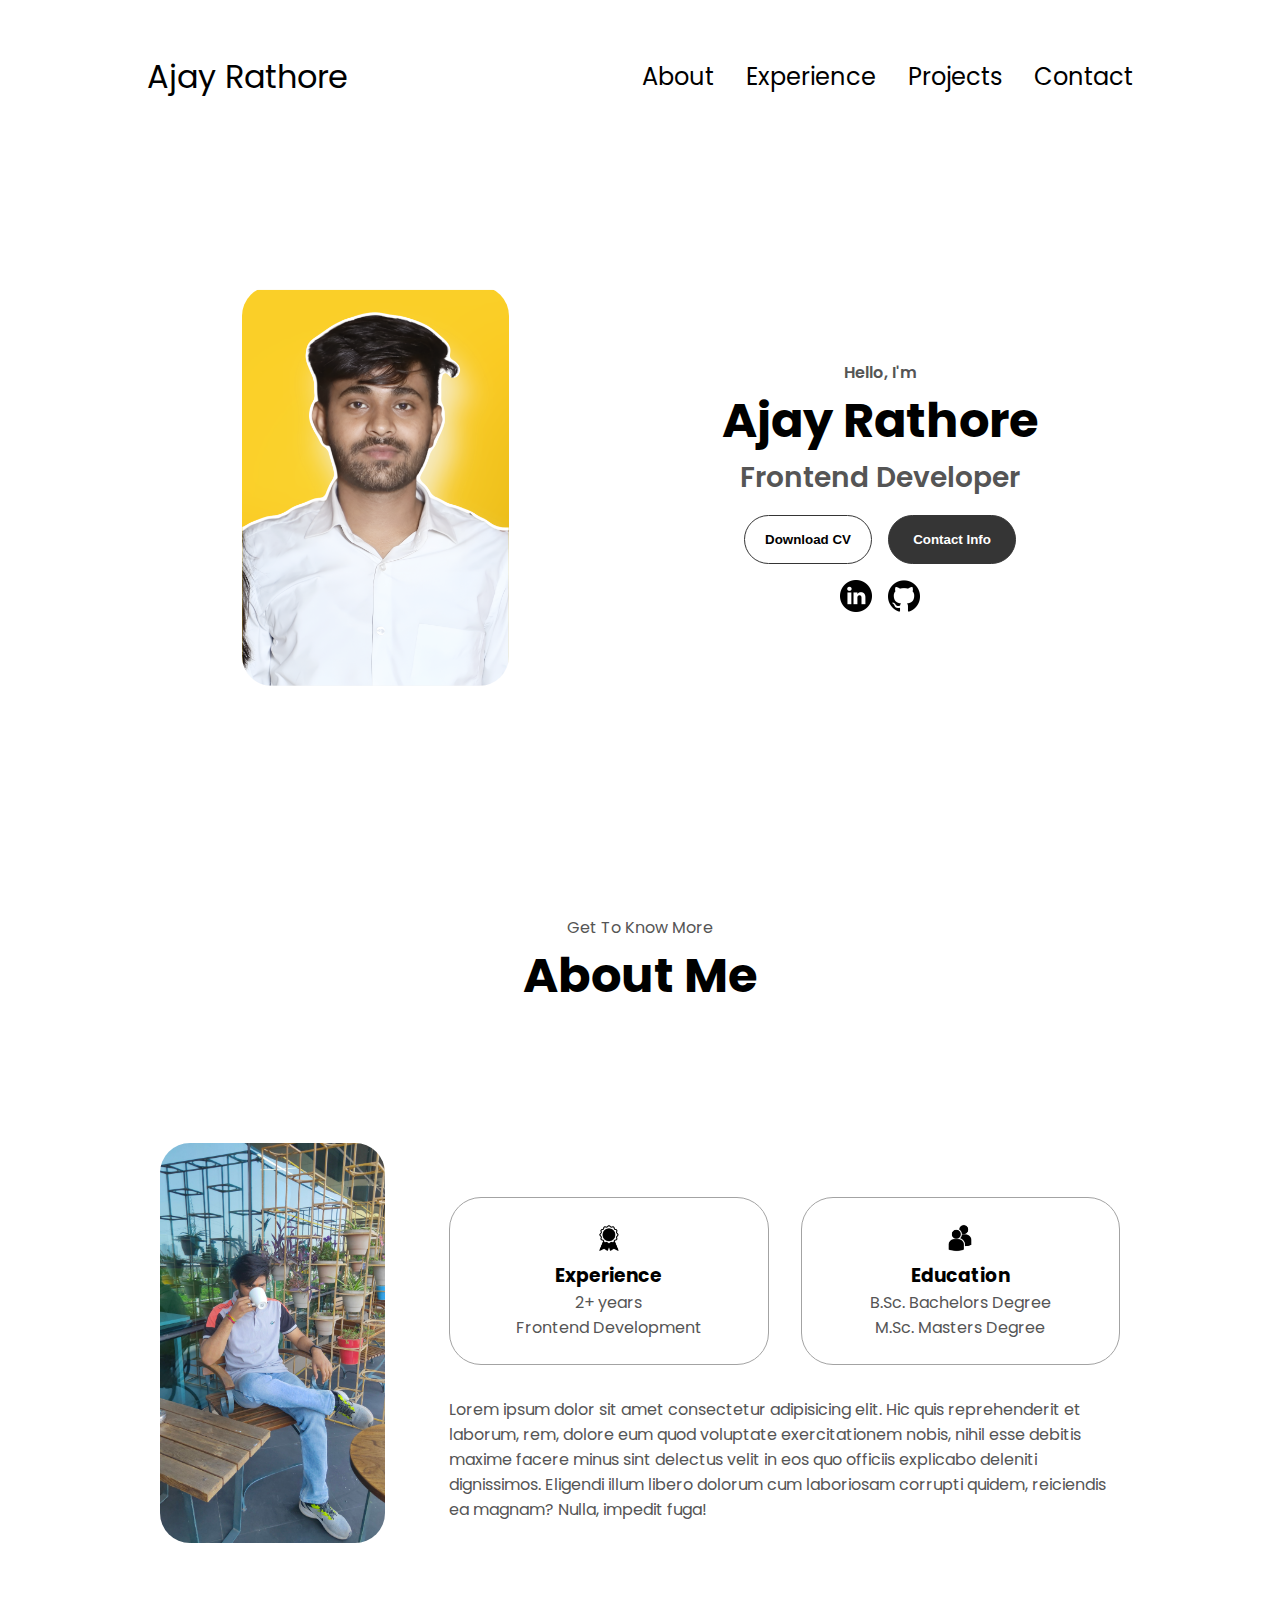
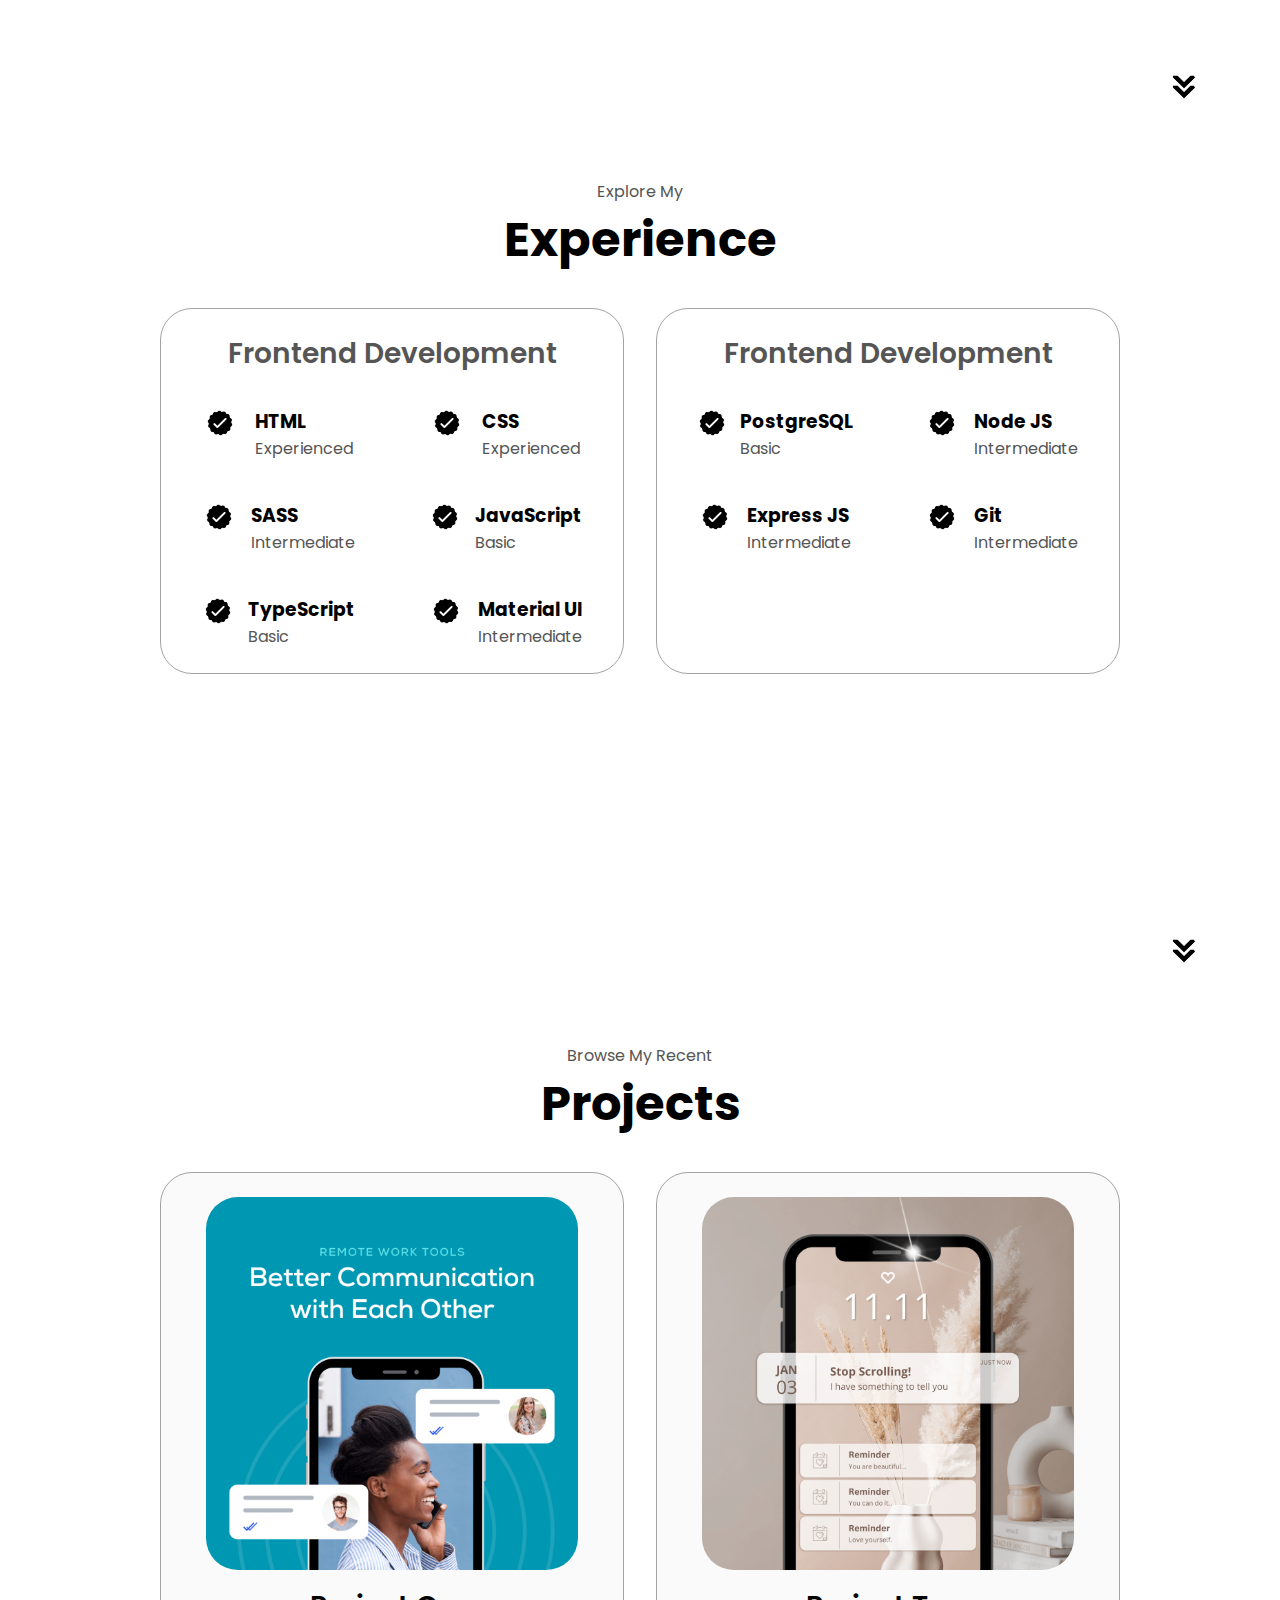
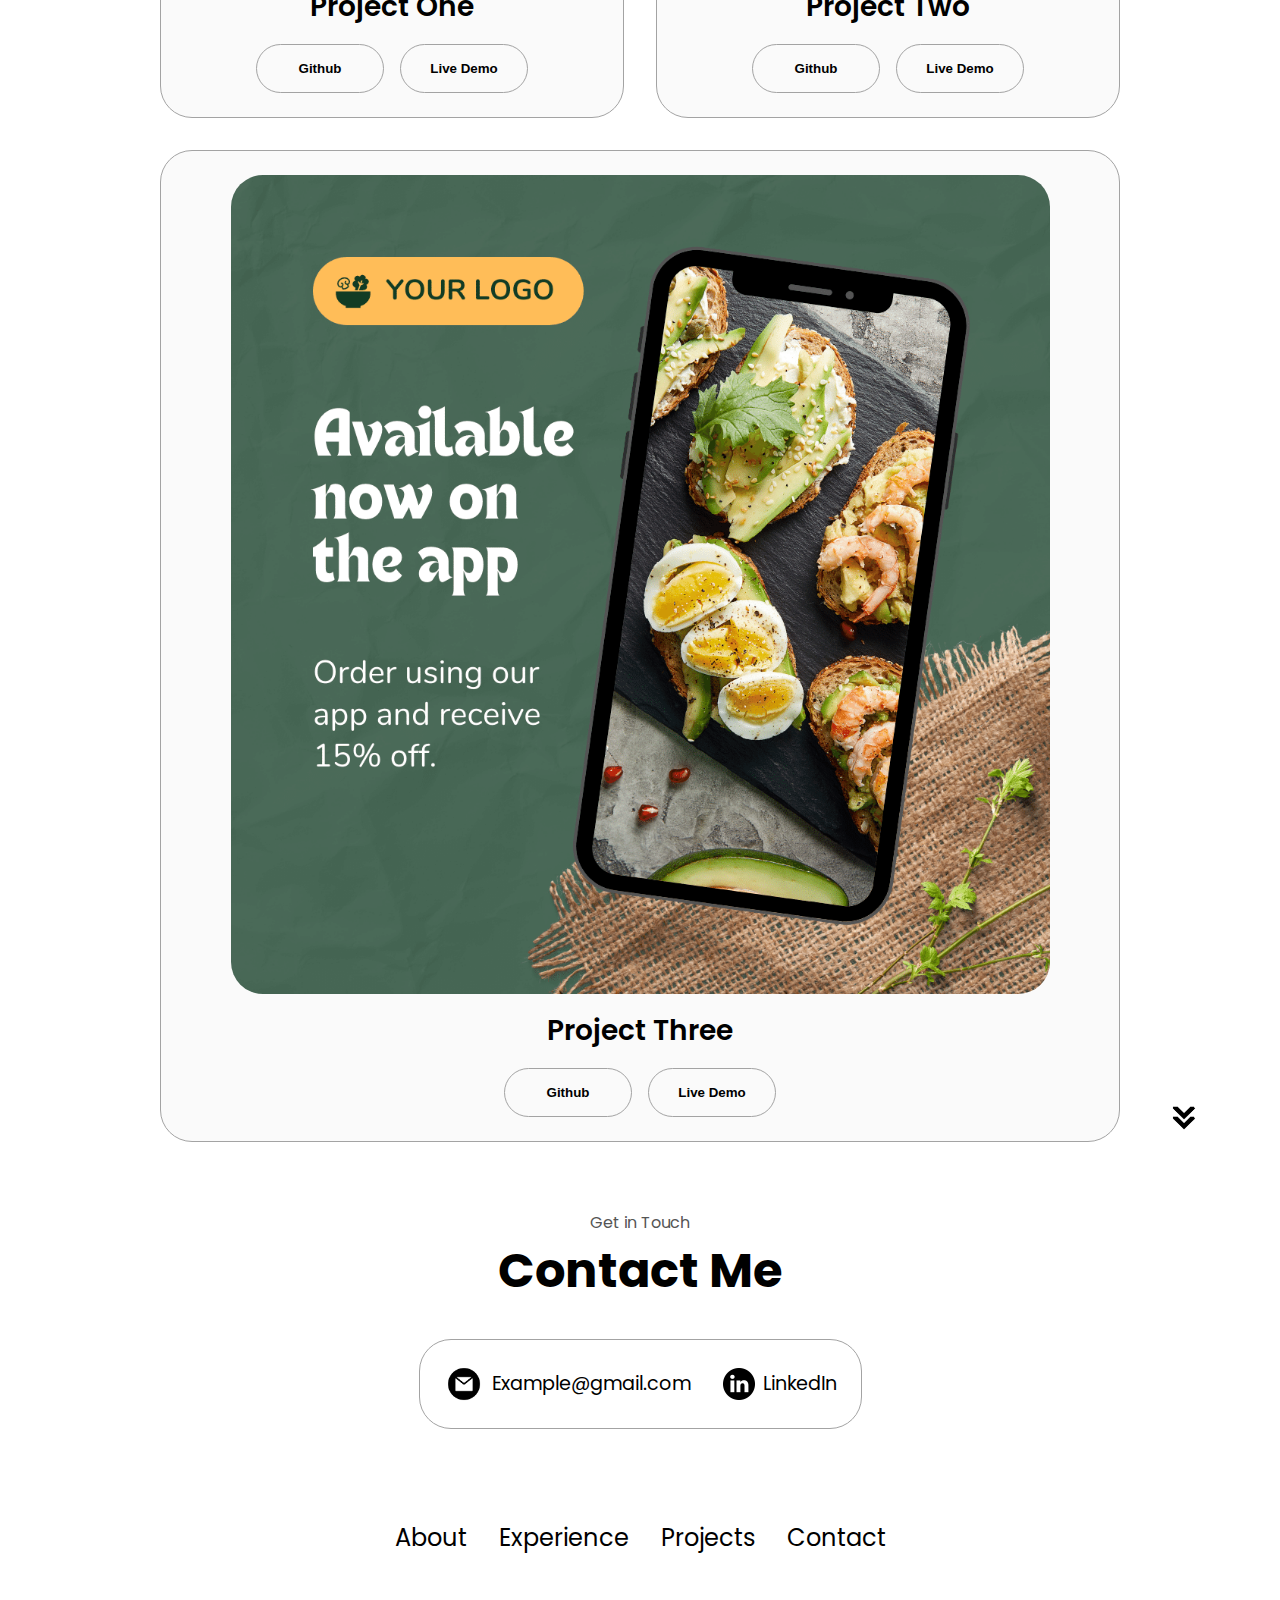
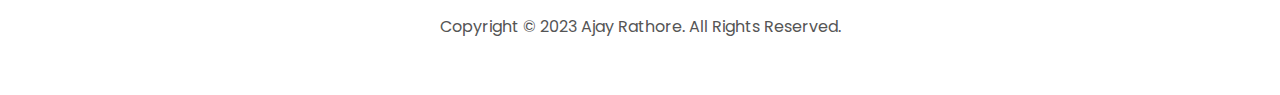
==== index.html @ 96e60ad5 "portfolio website completed! regular updation will continue!" ====
<!DOCTYPE html>
<html lang="en">
  <head>
    <meta charset="UTF-8" />
    <meta http-equiv="X-UA-Compatible" content="IE=edge" />
    <meta name="viewport" content="width=device-width, initial-scale=1.0" />
    <title>My Portfolio</title>
    <link rel="stylesheet" href="style.css" />
    <link rel="stylesheet" href="mediaqueries.css" />
  </head>
  <body>
    <nav id="desktop-nav">
      <div class="logo">Ajay Rathore</div>
      <div>
        <ul class="nav-links">
          <li><a href="#about">About</a></li>
          <li><a href="#experience">Experience</a></li>
          <li><a href="#projects">Projects</a></li>
          <li><a href="#contact">Contact</a></li>
        </ul>
      </div>
    </nav>
    <nav id="hamburger-nav">
      <div class="logo">Ajay Rathore</div>
      <div class="hamburger-menu">
        <div class="hamburger-icon" onclick="toggleMenu()">
          <span></span>
          <span></span>
          <span></span>
        </div>
        <div class="menu-links">
          <li><a href="#about" onclick="toggleMenu()">About</a></li>
          <li><a href="#experience" onclick="toggleMenu()">Experience</a></li>
          <li><a href="#projects" onclick="toggleMenu()">Projects</a></li>
          <li><a href="#contact" onclick="toggleMenu()">Contact</a></li>
        </div>
      </div>
    </nav>
    <section id="profile">
      <div class="section__pic-container">
        <img src="./assets/ajay.png" alt="Ajay Rathore profile picture" />
      </div>
      <div class="section__text">
        <p class="section__text__p1">Hello, I'm</p>
        <h1 class="title">Ajay Rathore</h1>
        <p class="section__text__p2">Frontend Developer</p>
        <div class="btn-container">
          <button
            class="btn btn-color-2"
            onclick="window.open('./assets/resume-example.pdf')"
          >
            Download CV
          </button>
          <button class="btn btn-color-1" onclick="location.href='./#contact'">
            Contact Info
          </button>
        </div>
        <div id="socials-container">
          <img
            src="./assets/linkedin.png"
            alt="My LinkedIn profile"
            class="icon"
            onclick="location.href='https://linkedin.com/'"
          />
          <img
            src="./assets/github.png"
            alt="My Github profile"
            class="icon"
            onclick="location.href='https://github.com/'"
          />
        </div>
      </div>
    </section>
    <section id="about">
      <p class="section__text__p1">Get To Know More</p>
      <h1 class="title">About Me</h1>
      <div class="section-container">
        <div class="section__pic-container">
          <img
            src="./assets/ajay-normal.jpg"
            alt="Profile picture"
            class="about-pic"
          />
        </div>
        <div class="about-details-container">
          <div class="about-containers">
            <div class="details-container">
              <img
                src="./assets/experience.png"
                alt="Experience icon"
                class="icon"
              />
              <h3>Experience</h3>
              <p>2+ years <br />Frontend Development</p>
            </div>
            <div class="details-container">
              <img
                src="./assets/education.png"
                alt="Education icon"
                class="icon"
              />
              <h3>Education</h3>
              <p>B.Sc. Bachelors Degree<br />M.Sc. Masters Degree</p>
            </div>
          </div>
          <div class="text-container">
            <p>
              Lorem ipsum dolor sit amet consectetur adipisicing elit. Hic quis
              reprehenderit et laborum, rem, dolore eum quod voluptate
              exercitationem nobis, nihil esse debitis maxime facere minus sint
              delectus velit in eos quo officiis explicabo deleniti dignissimos.
              Eligendi illum libero dolorum cum laboriosam corrupti quidem,
              reiciendis ea magnam? Nulla, impedit fuga!
            </p>
          </div>
        </div>
      </div>
      <img
        src="./assets/arrow.png"
        alt="Arrow icon"
        class="icon arrow"
        onclick="location.href='./#experience'"
      />
    </section>
    <section id="experience">
      <p class="section__text__p1">Explore My</p>
      <h1 class="title">Experience</h1>
      <div class="experience-details-container">
        <div class="about-containers">
          <div class="details-container">
            <h2 class="experience-sub-title">Frontend Development</h2>
            <div class="article-container">
              <article>
                <img
                  src="./assets/checkmark.png"
                  alt="Experience icon"
                  class="icon"
                />
                <div>
                  <h3>HTML</h3>
                  <p>Experienced</p>
                </div>
              </article>
              <article>
                <img
                  src="./assets/checkmark.png"
                  alt="Experience icon"
                  class="icon"
                />
                <div>
                  <h3>CSS</h3>
                  <p>Experienced</p>
                </div>
              </article>
              <article>
                <img
                  src="./assets/checkmark.png"
                  alt="Experience icon"
                  class="icon"
                />
                <div>
                  <h3>SASS</h3>
                  <p>Intermediate</p>
                </div>
              </article>
              <article>
                <img
                  src="./assets/checkmark.png"
                  alt="Experience icon"
                  class="icon"
                />
                <div>
                  <h3>JavaScript</h3>
                  <p>Basic</p>
                </div>
              </article>
              <article>
                <img
                  src="./assets/checkmark.png"
                  alt="Experience icon"
                  class="icon"
                />
                <div>
                  <h3>TypeScript</h3>
                  <p>Basic</p>
                </div>
              </article>
              <article>
                <img
                  src="./assets/checkmark.png"
                  alt="Experience icon"
                  class="icon"
                />
                <div>
                  <h3>Material UI</h3>
                  <p>Intermediate</p>
                </div>
              </article>
            </div>
          </div>
          <div class="details-container">
            <h2 class="experience-sub-title">Frontend Development</h2>
            <div class="article-container">
              <article>
                <img
                  src="./assets/checkmark.png"
                  alt="Experience icon"
                  class="icon"
                />
                <div>
                  <h3>PostgreSQL</h3>
                  <p>Basic</p>
                </div>
              </article>
              <article>
                <img
                  src="./assets/checkmark.png"
                  alt="Experience icon"
                  class="icon"
                />
                <div>
                  <h3>Node JS</h3>
                  <p>Intermediate</p>
                </div>
              </article>
              <article>
                <img
                  src="./assets/checkmark.png"
                  alt="Experience icon"
                  class="icon"
                />
                <div>
                  <h3>Express JS</h3>
                  <p>Intermediate</p>
                </div>
              </article>
              <article>
                <img
                  src="./assets/checkmark.png"
                  alt="Experience icon"
                  class="icon"
                />
                <div>
                  <h3>Git</h3>
                  <p>Intermediate</p>
                </div>
              </article>
            </div>
          </div>
        </div>
      </div>
      <img
        src="./assets/arrow.png"
        alt="Arrow icon"
        class="icon arrow"
        onclick="location.href='./#projects'"
      />
    </section>
    <section id="projects">
      <p class="section__text__p1">Browse My Recent</p>
      <h1 class="title">Projects</h1>
      <div class="experience-details-container">
        <div class="about-containers">
          <div class="details-container color-container">
            <div class="article-container">
              <img
                src="./assets/project-1.png"
                alt="Project 1"
                class="project-img"
              />
            </div>
            <h2 class="experience-sub-title project-title">Project One</h2>
            <div class="btn-container">
              <button
                class="btn btn-color-2 project-btn"
                onclick="location.href='https://github.com/'"
              >
                Github
              </button>
              <button
                class="btn btn-color-2 project-btn"
                onclick="location.href='https://github.com/'"
              >
                Live Demo
              </button>
            </div>
          </div>
          <div class="details-container color-container">
            <div class="article-container">
              <img
                src="./assets/project-2.png"
                alt="Project 2"
                class="project-img"
              />
            </div>
            <h2 class="experience-sub-title project-title">Project Two</h2>
            <div class="btn-container">
              <button
                class="btn btn-color-2 project-btn"
                onclick="location.href='https://github.com/'"
              >
                Github
              </button>
              <button
                class="btn btn-color-2 project-btn"
                onclick="location.href='https://github.com/'"
              >
                Live Demo
              </button>
            </div>
          </div>
          <div class="details-container color-container">
            <div class="article-container">
              <img
                src="./assets/project-3.png"
                alt="Project 3"
                class="project-img"
              />
            </div>
            <h2 class="experience-sub-title project-title">Project Three</h2>
            <div class="btn-container">
              <button
                class="btn btn-color-2 project-btn"
                onclick="location.href='https://github.com/'"
              >
                Github
              </button>
              <button
                class="btn btn-color-2 project-btn"
                onclick="location.href='https://github.com/'"
              >
                Live Demo
              </button>
            </div>
          </div>
        </div>
      </div>
      <img
        src="./assets/arrow.png"
        alt="Arrow icon"
        class="icon arrow"
        onclick="location.href='./#contact'"
      />
    </section>
    <section id="contact">
      <p class="section__text__p1">Get in Touch</p>
      <h1 class="title">Contact Me</h1>
      <div class="contact-info-upper-container">
        <div class="contact-info-container">
          <img
            src="./assets/email.png"
            alt="Email icon"
            class="icon contact-icon email-icon"
          />
          <p><a href="mailto:examplemail@gmail.com">Example@gmail.com</a></p>
        </div>
        <div class="contact-info-container">
          <img
            src="./assets/linkedin.png"
            alt="LinkedIn icon"
            class="icon contact-icon"
          />
          <p><a href="https://www.linkedin.com">LinkedIn</a></p>
        </div>
      </div>
    </section>
    <footer>
      <nav>
        <div class="nav-links-container">
          <ul class="nav-links">
            <li><a href="#about">About</a></li>
            <li><a href="#experience">Experience</a></li>
            <li><a href="#projects">Projects</a></li>
            <li><a href="#contact">Contact</a></li>
          </ul>
        </div>
      </nav>
      <p>Copyright &#169; 2023 Ajay Rathore. All Rights Reserved.</p>
    </footer>
    <script src="script.js"></script>
  </body>
</html>
---- style.css ----
/* GENERAL */

@import url("https://fonts.googleapis.com/css2?family=Poppins:wght@300;400;500;600&display=swap");

* {
  margin: 0;
  padding: 0;
}

body {
  font-family: "Poppins", sans-serif;
}

html {
  scroll-behavior: smooth;
}

p {
  color: rgb(85, 85, 85);
}

/* TRANSITION */

a,
.btn {
  transition: all 300ms ease;
}

/* DESKTOP NAV */

nav,
.nav-links {
  display: flex;
}

nav {
  justify-content: space-around;
  align-items: center;
  height: 17vh;
}

.nav-links {
  gap: 2rem;
  list-style: none;
  font-size: 1.5rem;
}

a {
  color: black;
  text-decoration: none;
  text-decoration-color: white;
}

a:hover {
  color: grey;
  text-decoration: underline;
  text-underline-offset: 1rem;
  text-decoration-color: rgb(181, 181, 181);
}

.logo {
  font-size: 2rem;
}

.logo:hover {
  cursor: default;
}

/* HAMBURGER MENU */

#hamburger-nav {
  display: none;
}

.hamburger-menu {
  position: relative;
  display: inline-block;
}

.hamburger-icon {
  display: flex;
  flex-direction: column;
  justify-content: space-between;
  height: 24px;
  width: 30px;
  cursor: pointer;
}

.hamburger-icon span {
  width: 100%;
  height: 2px;
  background-color: black;
  transition: all 0.3 ease-in-out;
}

.menu-links {
  position: absolute;
  top: 100%;
  right: 0;
  background-color: white;
  width: fit-content;
  max-height: 0;
  overflow: hidden;
  transition: all 0.3 ease-in-out;
}

.menu-links a {
  display: block;
  padding: 10px;
  text-align: center;
  font-size: 1.5rem;
  color: black;
  text-decoration: none;
  transition: all 0.3 ease-in-out;
}

.menu-links li {
  list-style: none;
}

.menu-links.open {
  max-height: 300px;
}

.hamburger-icon.open span:first-child {
  transform: rotate(45deg) translate(10px, 5px);
}

.hamburger-icon.open span:nth-child(2) {
  opacity: 0;
}

.hamburger-icon.open span:last-child {
  transform: rotate(-45deg) translate(10px, -5px);
}

.hamburger-icon span:first-child {
  transform: none;
}

.hamburger-icon span:first-child {
  opacity: 1;
}

.hamburger-icon span:first-child {
  transform: none;
}

/* SECTIONS */

section {
  padding-top: 4vh;
  height: 96vh;
  margin: 0 10rem;
  box-sizing: border-box;
  min-height: fit-content;
}

.section-container {
  display: flex;
}

/* PROFILE SECTION */

#profile {
  display: flex;
  justify-content: center;
  gap: 5rem;
  height: 80vh;
}

.section__pic-container {
  display: flex;
  height: 400px;
  width: 400px;
  margin: auto 0;
  
}

.section__pic-container img{
  border-radius: 30px;
}
  

.section__text {
  align-self: center;
  text-align: center;
}

.section__text p {
  font-weight: 600;
}

.section__text__p1 {
  text-align: center;
}

.section__text__p2 {
  font-size: 1.75rem;
  margin-bottom: 1rem;
}

.title {
  font-size: 3rem;
  text-align: center;
}

#socials-container {
  display: flex;
  justify-content: center;
  margin-top: 1rem;
  gap: 1rem;
}

/* ICONS */

.icon {
  cursor: pointer;
  height: 2rem;
}

/* BUTTONS */

.btn-container {
  display: flex;
  justify-content: center;
  gap: 1rem;
}

.btn {
  font-weight: 600;
  transition: all 300ms ease;
  padding: 1rem;
  width: 8rem;
  border-radius: 2rem;
}

.btn-color-1,
.btn-color-2 {
  border: rgb(53, 53, 53) 0.1rem solid;
}

.btn-color-1:hover,
.btn-color-2:hover {
  cursor: pointer;
}

.btn-color-1,
.btn-color-2:hover {
  background: rgb(53, 53, 53);
  color: white;
}

.btn-color-1:hover {
  background: rgb(0, 0, 0);
}

.btn-color-2 {
  background: none;
}

.btn-color-2:hover {
  border: rgb(255, 255, 255) 0.1rem solid;
}

.btn-container {
  gap: 1rem;
}

/* ABOUT SECTION */

#about {
  position: relative;
}

.about-containers {
  gap: 2rem;
  margin-bottom: 2rem;
  margin-top: 2rem;
}

.about-details-container {
  justify-content: center;
  flex-direction: column;
}

.about-containers,
.about-details-container {
  display: flex;
}

.about-pic {
  border-radius: 1rem;
  
}

.arrow {
  position: absolute;
  right: -5rem;
  bottom: 2.5rem;
}

.details-container {
  padding: 1.5rem;
  flex: 1;
  background: white;
  border-radius: 2rem;
  border: rgb(53, 53, 53) 0.1rem solid;
  border-color: rgb(163, 163, 163);
  text-align: center;
}

.section-container {
  gap: 4rem;
  height: 80%;
}

.section__pic-container {
  height: 400px;
  width: 400px;
  margin: auto 0;
}

/* EXPERIENCE SECTION */

#experience {
  position: relative;
}

.experience-sub-title {
  color: rgb(85, 85, 85);
  font-weight: 600;
  font-size: 1.75rem;
  margin-bottom: 2rem;
}

.experience-details-container {
  display: flex;
  justify-content: center;
  flex-direction: column;
}

.article-container {
  display: flex;
  text-align: initial;
  flex-wrap: wrap;
  flex-direction: row;
  gap: 2.5rem;
  justify-content: space-around;
}

article {
  display: flex;
  width: 10rem;
  justify-content: space-around;
  gap: 0.5rem;
}

article .icon {
  cursor: default;
}

/* PROJECTS SECTION */

#projects {
  position: relative;
}

.color-container {
  border-color: rgb(163, 163, 163);
  background: rgb(250, 250, 250);
}

.project-img {
  border-radius: 2rem;
  width: 90%;
  height: 90%;
}

.project-title {
  margin: 1rem;
  color: black;
}

.project-btn {
  color: black;
  border-color: rgb(163, 163, 163);
}

/* CONTACT */

#contact {
  display: flex;
  justify-content: center;
  flex-direction: column;
  height: 70vh;
}

.contact-info-upper-container {
  display: flex;
  justify-content: center;
  border-radius: 2rem;
  border: rgb(53, 53, 53) 0.1rem solid;
  border-color: rgb(163, 163, 163);
  background: (250, 250, 250);
  margin: 2rem auto;
  padding: 0.5rem;
}

.contact-info-container {
  display: flex;
  align-items: center;
  justify-content: center;
  gap: 0.5rem;
  margin: 1rem;
}

.contact-info-container p {
  font-size: larger;
}

.contact-icon {
  cursor: default;
}

.email-icon {
  height: 2.5rem;
}

/* FOOTER SECTION */

footer {
  height: 26vh;
  margin: 0 1rem;
}

footer p {
  text-align: center;
}
---- mediaqueries.css ----
@media screen and (max-width: 1400px) {
  #profile {
    height: 70vh;
    margin-bottom: 6rem;
  }
  .about-containers {
    flex-wrap: wrap;
  }
  #contact,
  #projects {
    height: fit-content;
  }
}

@media screen and (max-width: 1000px) {
  #desktop-nav {
    display: none;
  }
  #hamburger-nav {
    display: flex;
  }
  #experience,
  .experience-details-container {
    margin-top: 2rem;
  }
  #profile,
  .section-container {
    display: block;
  }
  .arrow {
    display: none;
  }
  section,
  .section-container {
    height: fit-content;
  }
  section {
    margin: 0 5%;
  }
  .section__pic-container {
    display: flex;
    width: 275px;
    height: 275px;
    margin: 0 auto 2rem;
    
    justify-content: space-around;
    /* border: 25px; */
   
  }

  .section__pic-container img{
    width: 90%;
  }

  
  .about-containers {
    margin-top: 0;
  }
}

@media screen and (max-width: 600px) {
  #contact,
  footer {
    height: 40vh;
  }
  #profile {
    height: 73vh;
    margin-bottom: 0;
  }
  article {
    font-size: 1rem;
  }
  footer nav {
    height: fit-content;
    margin-bottom: 2rem;
  }
  .about-containers,
  .contact-info-upper-container,
  .btn-container {
    flex-wrap: wrap;
  }
  .contact-info-container {
    margin: 0;
  }
  .contact-info-container p,
  .nav-links li a {
    font-size: 1rem;
  }
  .experience-sub-title {
    font-size: 1.25rem;
  }
  .logo {
    font-size: 1.5rem;
  }
  .nav-links {
    flex-direction: column;
    gap: 0.5rem;
    text-align: center;
  }
  .section__pic-container {
    display: flex;
    
    width: auto;
    height: 46vw;
    justify-content: space-around;
  }

  .section__pic-container img{
    width: 70%;
  }
  
  .section__text__p2 {
    font-size: 1.25rem;
  }
  .title {
    font-size: 2rem;
  }
  .text-container {
    text-align: justify;
  }
}
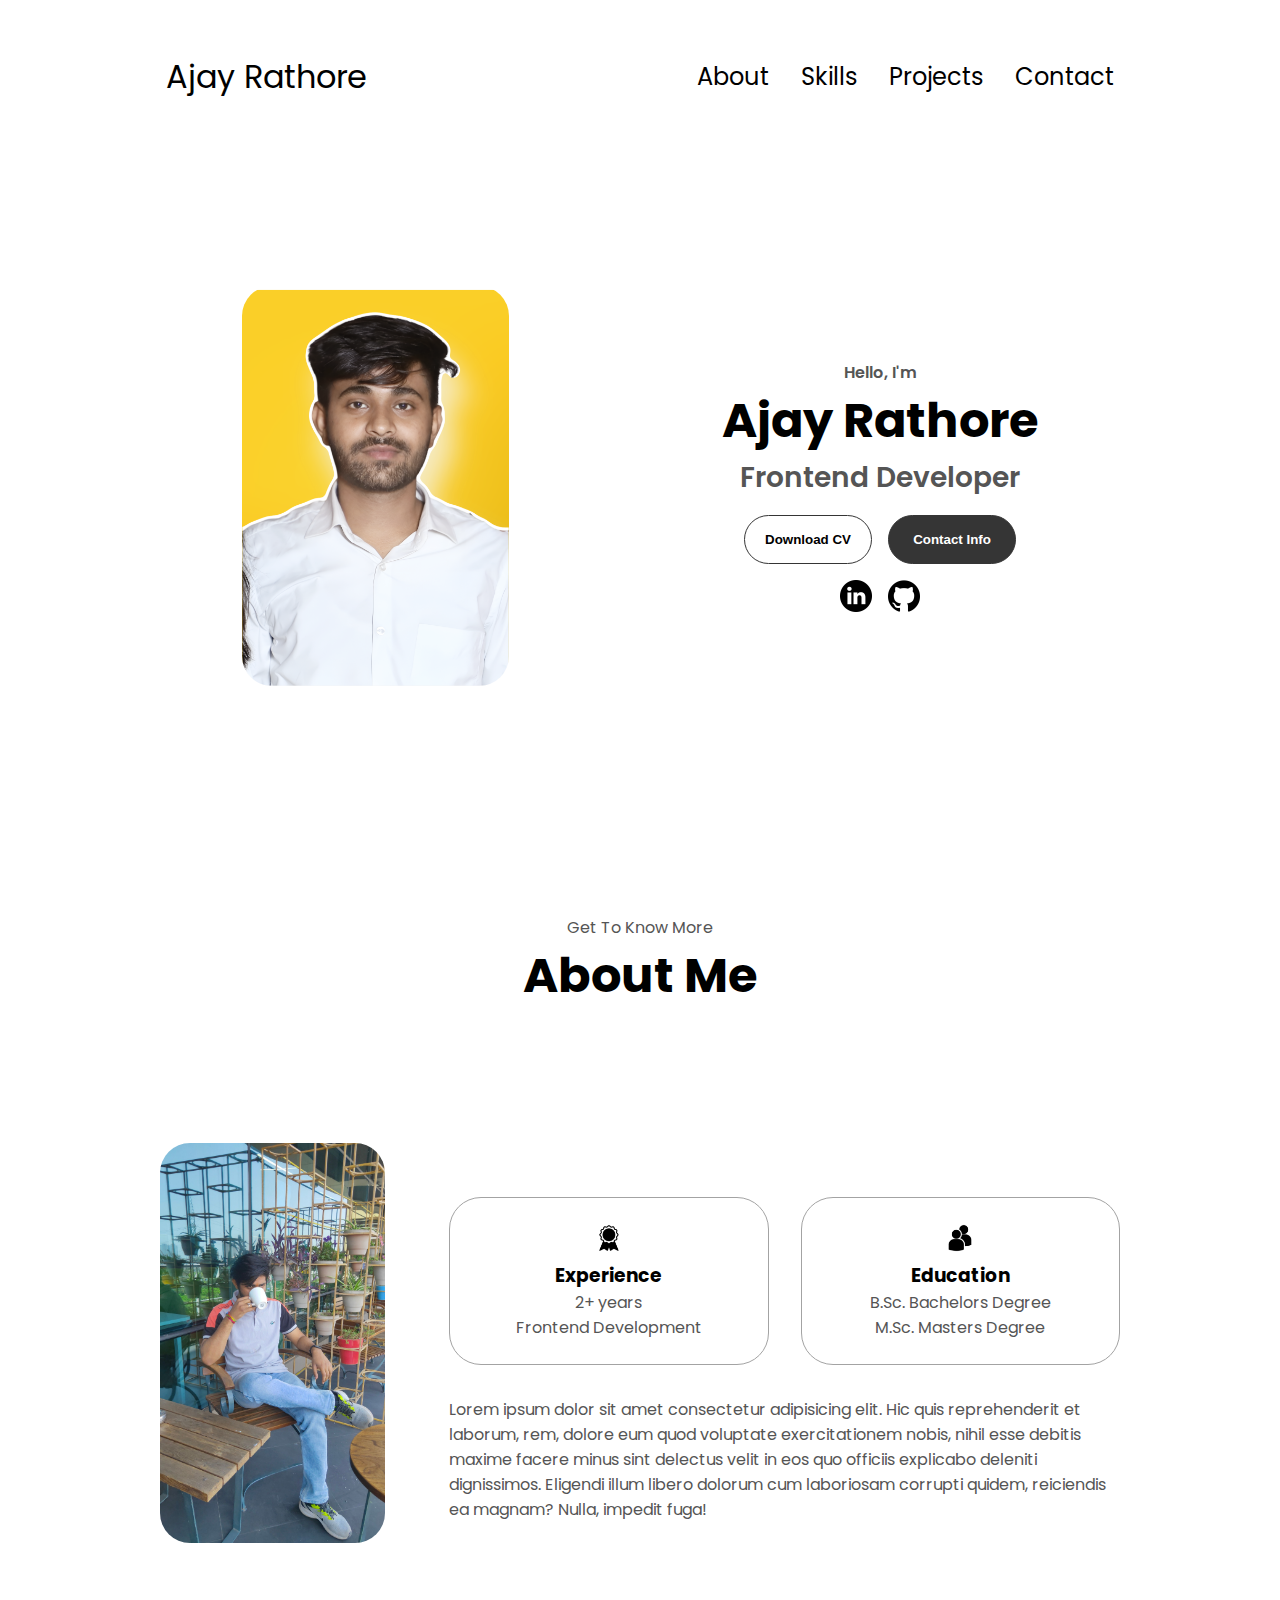
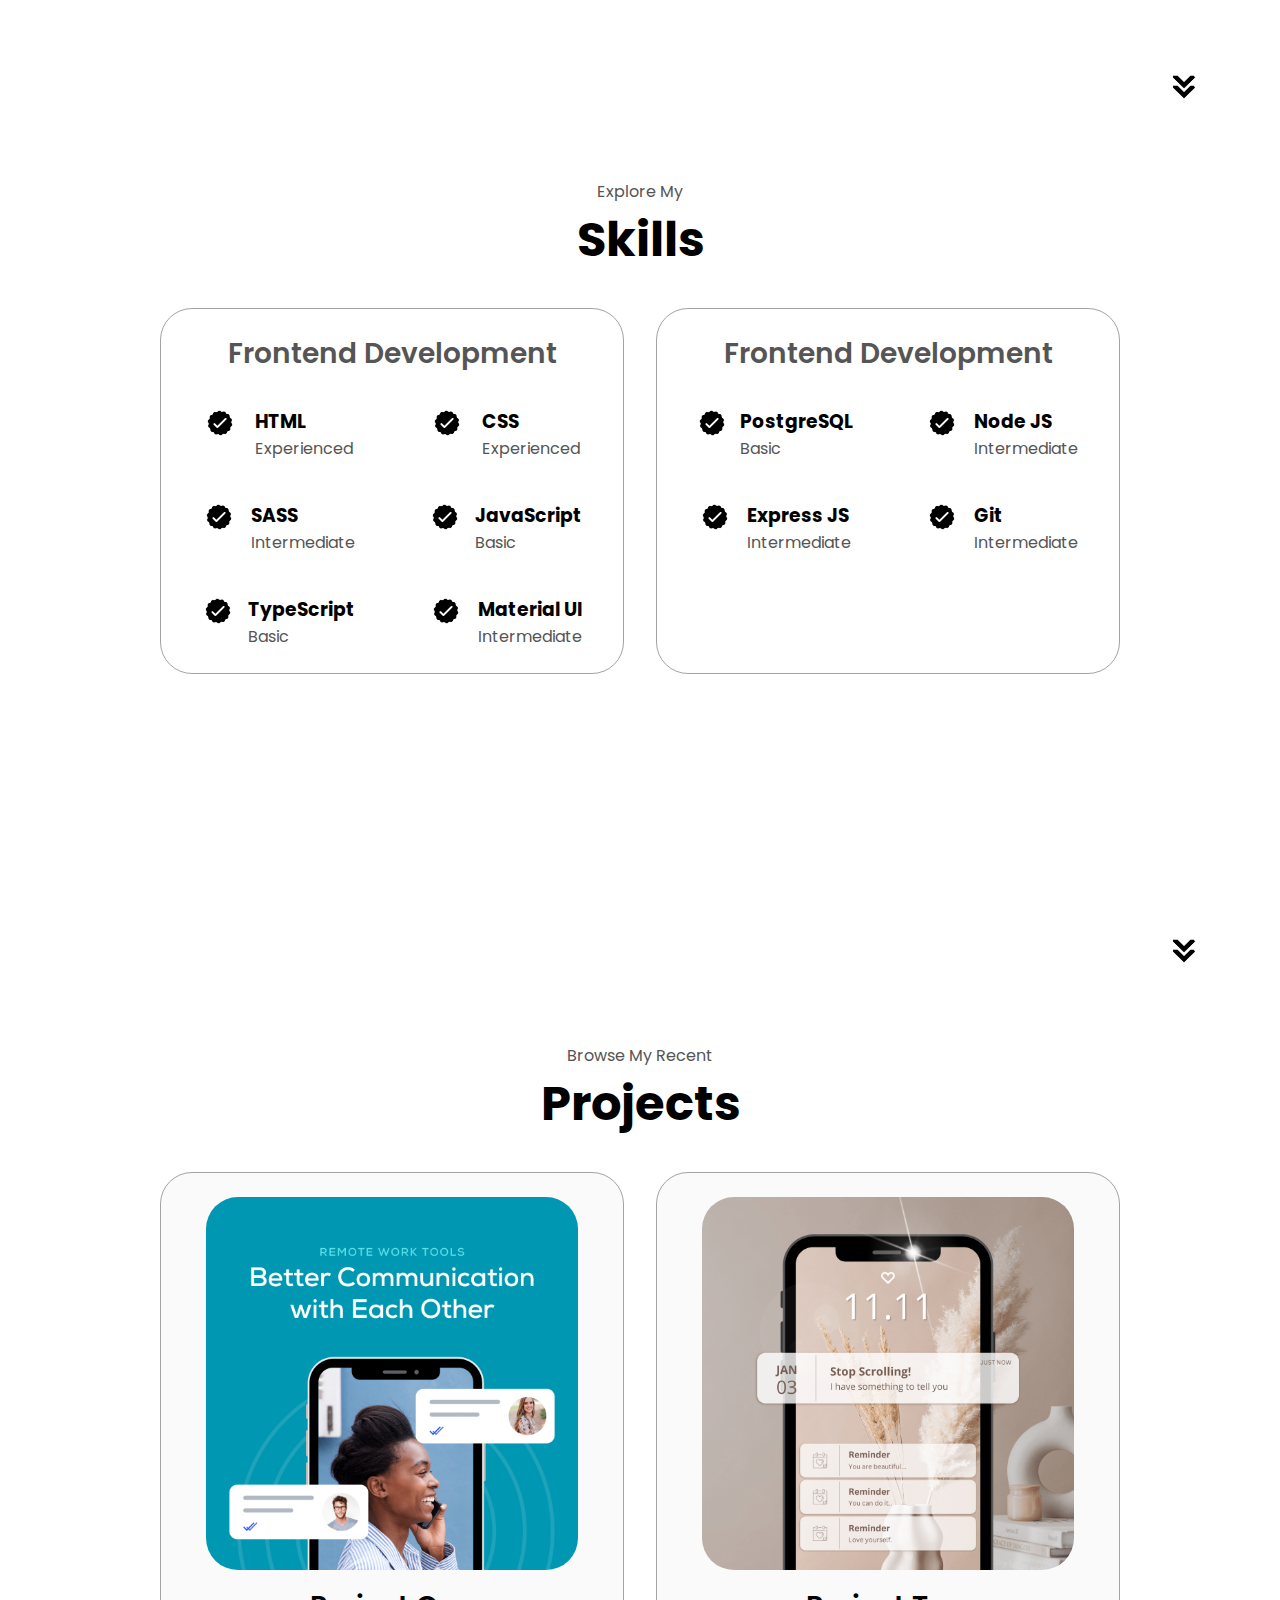
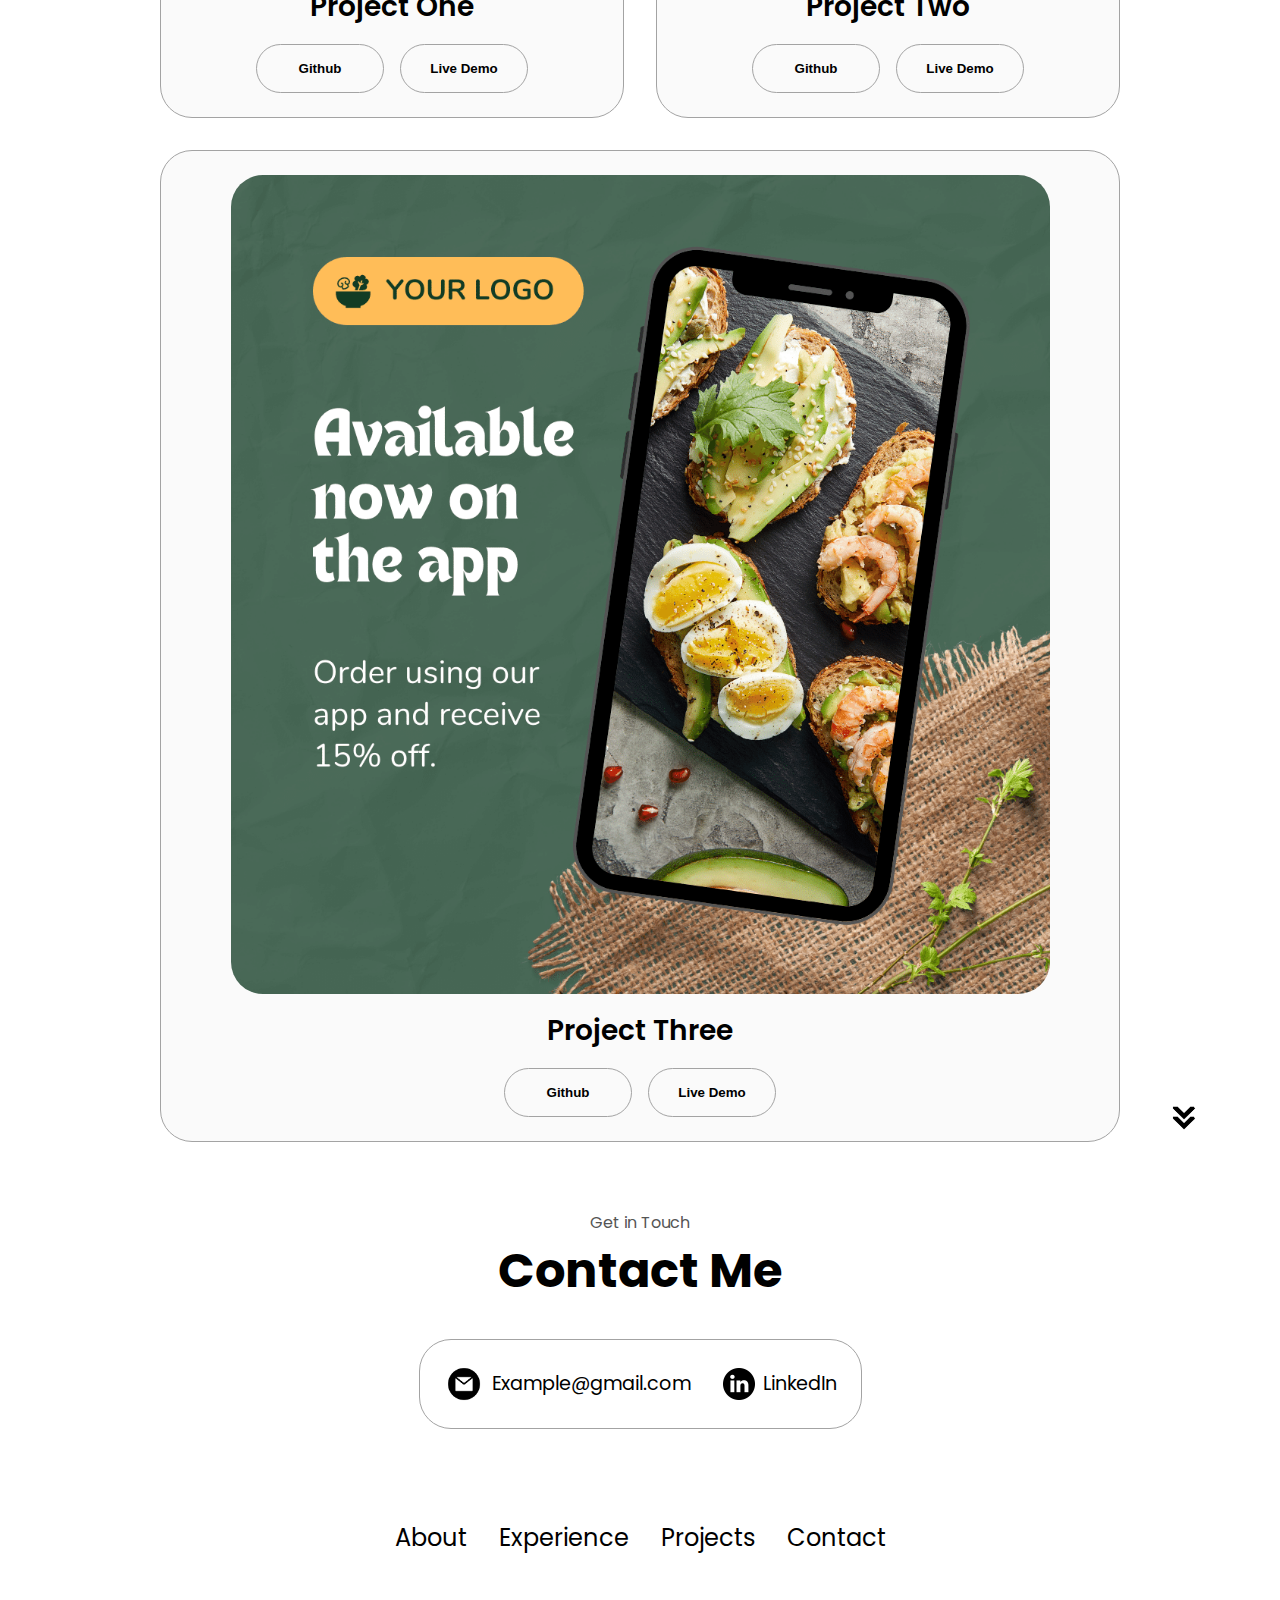
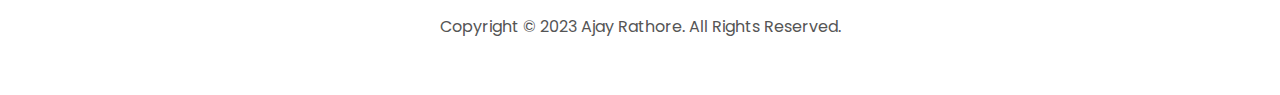
==== commit e1781034: "readme file added!" ====
--- a/index.html
+++ b/index.html
@@ -14,7 +14,7 @@
       <div>
         <ul class="nav-links">
           <li><a href="#about">About</a></li>
-          <li><a href="#experience">Experience</a></li>
+          <li><a href="#experience">Skills</a></li>
           <li><a href="#projects">Projects</a></li>
           <li><a href="#contact">Contact</a></li>
         </ul>
@@ -30,7 +30,7 @@
         </div>
         <div class="menu-links">
           <li><a href="#about" onclick="toggleMenu()">About</a></li>
-          <li><a href="#experience" onclick="toggleMenu()">Experience</a></li>
+          <li><a href="#experience" onclick="toggleMenu()">Skills</a></li>
           <li><a href="#projects" onclick="toggleMenu()">Projects</a></li>
           <li><a href="#contact" onclick="toggleMenu()">Contact</a></li>
         </div>
@@ -124,7 +124,7 @@
     </section>
     <section id="experience">
       <p class="section__text__p1">Explore My</p>
-      <h1 class="title">Experience</h1>
+      <h1 class="title">Skills</h1>
       <div class="experience-details-container">
         <div class="about-containers">
           <div class="details-container">
